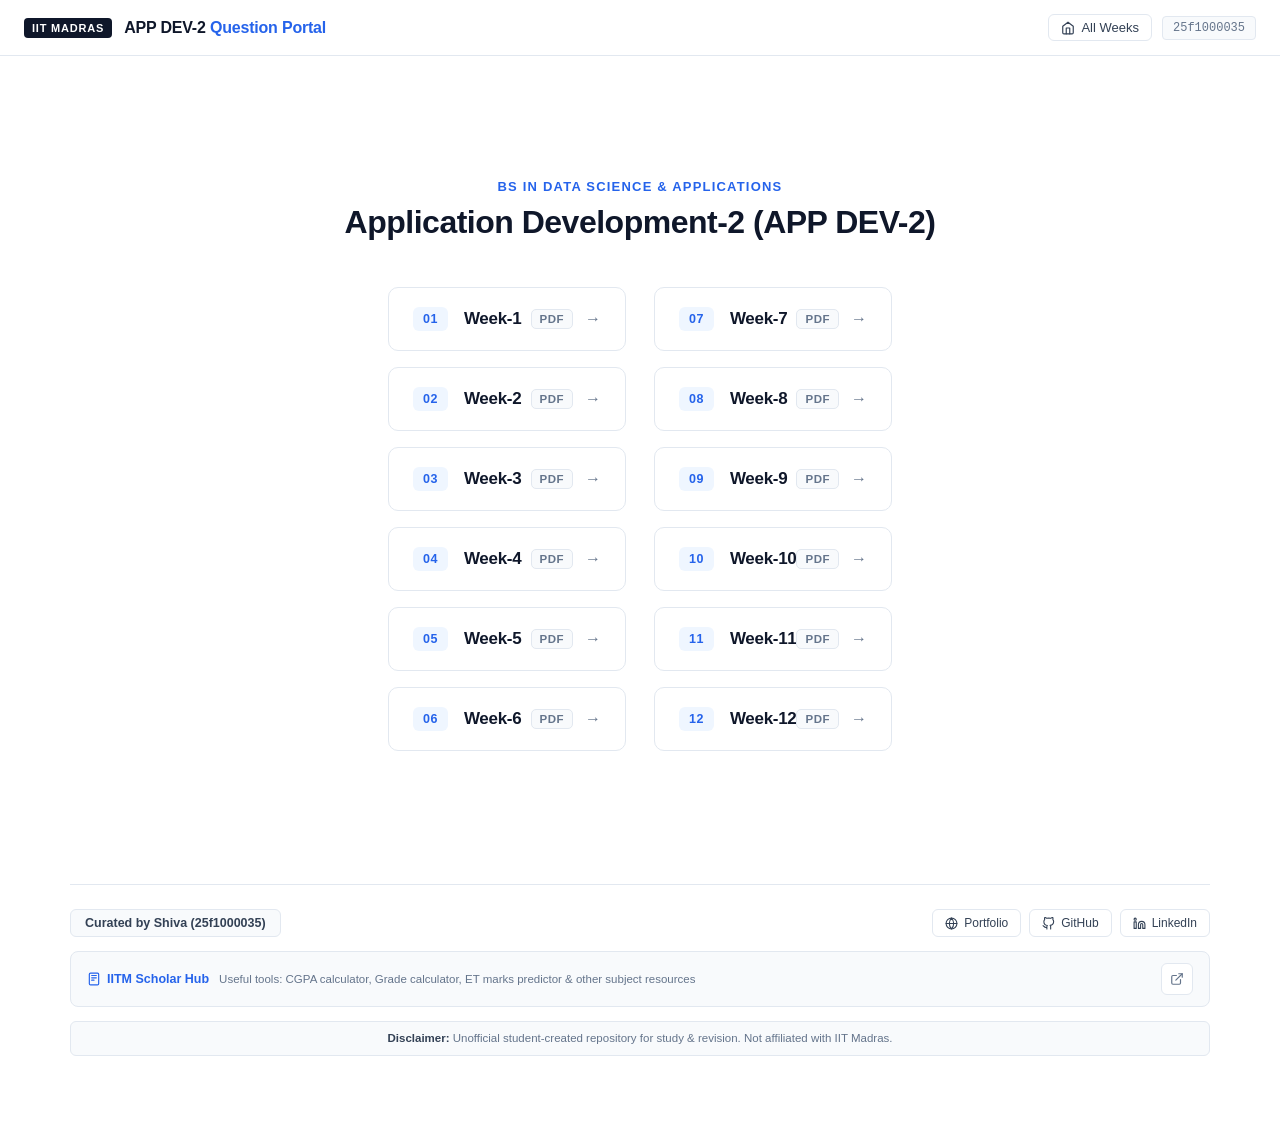
==== index.html @ ac12e7cf "done" ====
<!DOCTYPE html>
<html lang="en">
<head>
  <!-- SEO:HEAD:START -->
  <meta charset="UTF-8">
  <meta name="viewport" content="width=device-width, initial-scale=1.0">
  <title>IITM APP DEV-2 Week Wise Questions &amp; PYQs | IIT Madras BS</title>
  <meta name="description" content="Practice IITM Application Development-2 (APP DEV-2) with week wise questions and PYQ PDFs for Weeks 1–12. Includes answer keys for IIT Madras BS Data Science revision.">
  <meta name="robots" content="index, follow, max-image-preview:large">
  <meta name="author" content="Shiva Yadav">
  <meta name="theme-color" content="#2563eb">
  <link rel="icon" href="assets/favicon.svg" type="image/svg+xml">
  <meta property="og:type" content="website">
  <meta property="og:locale" content="en_IN">
  <meta property="og:site_name" content="IITM APP DEV-2 Question Portal">
  <meta property="og:title" content="IITM APP DEV-2 Week Wise Questions &amp; PYQs | IIT Madras BS">
  <meta property="og:description" content="Practice IITM Application Development-2 (APP DEV-2) with week wise questions and PYQ PDFs for Weeks 1–12. Includes answer keys for IIT Madras BS Data Science revision.">
  <meta property="og:image" content="assets/appdev2-social.svg">
  <meta property="og:image:width" content="1200">
  <meta property="og:image:height" content="630">
  <meta property="og:image:alt" content="IITM APP DEV-2 Week Wise Questions — Application Development-2, Weeks 1–12">
  <meta name="twitter:card" content="summary_large_image">
  <meta name="twitter:title" content="IITM APP DEV-2 Week Wise Questions &amp; PYQs | IIT Madras BS">
  <meta name="twitter:description" content="Practice IITM Application Development-2 (APP DEV-2) with week wise questions and PYQ PDFs for Weeks 1–12. Includes answer keys for IIT Madras BS Data Science revision.">
  <meta name="twitter:image" content="assets/appdev2-social.svg">
  <meta name="twitter:image:alt" content="IITM APP DEV-2 Week Wise Questions — Application Development-2, Weeks 1–12">
  <link rel="stylesheet" href="styles.css">
  <script type="application/ld+json">
{
  "@context": "https://schema.org",
  "@graph": [
    {
      "@type": "WebSite",
      "@id": "#website",
      "url": "",
      "name": "IITM APP DEV-2 Week Wise Questions",
      "alternateName": "Application Development-2 Question Portal",
      "inLanguage": "en"
    },
    {
      "@type": "CollectionPage",
      "@id": "#collection",
      "url": "",
      "name": "IITM APP DEV-2 Week Wise Questions & PYQs | IIT Madras BS",
      "description": "Practice IITM Application Development-2 (APP DEV-2) with week wise questions and PYQ PDFs for Weeks 1–12. Includes answer keys for IIT Madras BS Data Science revision.",
      "isPartOf": {
        "@id": "#website"
      },
      "mainEntity": {
        "@type": "ItemList",
        "numberOfItems": 12,
        "itemListElement": [
          {
            "@type": "ListItem",
            "position": 1,
            "name": "IITM APP DEV-2 Week 1: Basics of JavaScript",
            "url": "week-1.html"
          },
          {
            "@type": "ListItem",
            "position": 2,
            "name": "IITM APP DEV-2 Week 2: Advanced JavaScript",
            "url": "week-2.html"
          },
          {
            "@type": "ListItem",
            "position": 3,
            "name": "IITM APP DEV-2 Week 3: Introduction to Web Frontend",
            "url": "week-3.html"
          },
          {
            "@type": "ListItem",
            "position": 4,
            "name": "IITM APP DEV-2 Week 4: Introduction to VueJS",
            "url": "week-4.html"
          },
          {
            "@type": "ListItem",
            "position": 5,
            "name": "IITM APP DEV-2 Week 5: Vue with APIs",
            "url": "week-5.html"
          },
          {
            "@type": "ListItem",
            "position": 6,
            "name": "IITM APP DEV-2 Week 6: Advanced VueJS",
            "url": "week-6.html"
          },
          {
            "@type": "ListItem",
            "position": 7,
            "name": "IITM APP DEV-2 Week 7: Advanced State Management",
            "url": "week-7.html"
          },
          {
            "@type": "ListItem",
            "position": 8,
            "name": "IITM APP DEV-2 Week 8: Authentication and Designing APIs",
            "url": "week-8.html"
          },
          {
            "@type": "ListItem",
            "position": 9,
            "name": "IITM APP DEV-2 Week 9: Asynchronous Jobs",
            "url": "week-9.html"
          },
          {
            "@type": "ListItem",
            "position": 10,
            "name": "IITM APP DEV-2 Week 10: Inter-Service Messaging and Webhooks",
            "url": "week-10.html"
          },
          {
            "@type": "ListItem",
            "position": 11,
            "name": "IITM APP DEV-2 Week 11: Performance",
            "url": "week-11.html"
          },
          {
            "@type": "ListItem",
            "position": 12,
            "name": "IITM APP DEV-2 Week 12: Project",
            "url": "week-12.html"
          }
        ]
      }
    }
  ]
}
</script>
        <!-- SEO:HEAD:END -->
</head>
<body>
  <a class="skip-link" href="#centerGallery">Skip to week questions</a>

  <!-- Top Navigation Bar -->
  <header class="top-header">
    <div class="brand-section">
      <span class="brand-badge">IIT Madras</span>
      <div class="brand-title">APP DEV-2 <span>Question Portal</span></div>
    </div>

    <div class="header-actions">
      <button id="btnHeaderHome" class="btn-minimal" title="Return to Center Overview">
        <svg width="14" height="14" viewBox="0 0 24 24" fill="none" stroke="currentColor" stroke-width="2" stroke-linecap="round" stroke-linejoin="round">
          <path d="m3 9 9-7 9 7v11a2 2 0 0 1-2 2H5a2 2 0 0 1-2-2z"/>
          <polyline points="9 22 9 12 15 12 15 22"/>
        </svg>
        All Weeks
      </button>
      <span class="student-tag">25f1000035</span>
    </div>
  </header>

  <!-- Main Viewport -->
  <main id="appViewport" class="app-viewport">

    <!-- Mode 1: Central Gallery (open rhga to, mid mein rhega wo slide) -->
    <section id="centerGallery" class="center-gallery-view">
      <div class="gallery-container">
        <!-- Hero wrapper that fills the viewport so footer requires scroll -->
        <div class="gallery-hero">
          <div class="gallery-header">
            <div class="gallery-eyebrow">BS in Data Science & Applications</div>
            <h1 class="gallery-title">Application Development-2 (APP DEV-2)</h1>
          </div>

          <!-- Dynamic Weeks Grid -->
          <div id="weeksGrid" class="weeks-grid">
            <!-- SEO:CARDS:START -->
            <a class="week-card" data-week-id="1" href="week-1.html" aria-label="IITM APP DEV-2 Week 1 questions: Basics of JavaScript">
              <span class="week-card-left"><span class="week-index">01</span><span class="week-label">Week-1</span></span>
              <span class="week-card-right"><span class="card-format-tag">PDF</span><span class="week-open-arrow" aria-hidden="true">→</span></span>
            </a>
            <a class="week-card" data-week-id="2" href="week-2.html" aria-label="IITM APP DEV-2 Week 2 questions: Advanced JavaScript">
              <span class="week-card-left"><span class="week-index">02</span><span class="week-label">Week-2</span></span>
              <span class="week-card-right"><span class="card-format-tag">PDF</span><span class="week-open-arrow" aria-hidden="true">→</span></span>
            </a>
            <a class="week-card" data-week-id="3" href="week-3.html" aria-label="IITM APP DEV-2 Week 3 questions: Introduction to Web Frontend">
              <span class="week-card-left"><span class="week-index">03</span><span class="week-label">Week-3</span></span>
              <span class="week-card-right"><span class="card-format-tag">PDF</span><span class="week-open-arrow" aria-hidden="true">→</span></span>
            </a>
            <a class="week-card" data-week-id="4" href="week-4.html" aria-label="IITM APP DEV-2 Week 4 questions: Introduction to VueJS">
              <span class="week-card-left"><span class="week-index">04</span><span class="week-label">Week-4</span></span>
              <span class="week-card-right"><span class="card-format-tag">PDF</span><span class="week-open-arrow" aria-hidden="true">→</span></span>
            </a>
            <a class="week-card" data-week-id="5" href="week-5.html" aria-label="IITM APP DEV-2 Week 5 questions: Vue with APIs">
              <span class="week-card-left"><span class="week-index">05</span><span class="week-label">Week-5</span></span>
              <span class="week-card-right"><span class="card-format-tag">PDF</span><span class="week-open-arrow" aria-hidden="true">→</span></span>
            </a>
            <a class="week-card" data-week-id="6" href="week-6.html" aria-label="IITM APP DEV-2 Week 6 questions: Advanced VueJS">
              <span class="week-card-left"><span class="week-index">06</span><span class="week-label">Week-6</span></span>
              <span class="week-card-right"><span class="card-format-tag">PDF</span><span class="week-open-arrow" aria-hidden="true">→</span></span>
            </a>
            <a class="week-card" data-week-id="7" href="week-7.html" aria-label="IITM APP DEV-2 Week 7 questions: Advanced State Management">
              <span class="week-card-left"><span class="week-index">07</span><span class="week-label">Week-7</span></span>
              <span class="week-card-right"><span class="card-format-tag">PDF</span><span class="week-open-arrow" aria-hidden="true">→</span></span>
            </a>
            <a class="week-card" data-week-id="8" href="week-8.html" aria-label="IITM APP DEV-2 Week 8 questions: Authentication and Designing APIs">
              <span class="week-card-left"><span class="week-index">08</span><span class="week-label">Week-8</span></span>
              <span class="week-card-right"><span class="card-format-tag">PDF</span><span class="week-open-arrow" aria-hidden="true">→</span></span>
            </a>
            <a class="week-card" data-week-id="9" href="week-9.html" aria-label="IITM APP DEV-2 Week 9 questions: Asynchronous Jobs">
              <span class="week-card-left"><span class="week-index">09</span><span class="week-label">Week-9</span></span>
              <span class="week-card-right"><span class="card-format-tag">PDF</span><span class="week-open-arrow" aria-hidden="true">→</span></span>
            </a>
            <a class="week-card" data-week-id="10" href="week-10.html" aria-label="IITM APP DEV-2 Week 10 questions: Inter-Service Messaging and Webhooks">
              <span class="week-card-left"><span class="week-index">10</span><span class="week-label">Week-10</span></span>
              <span class="week-card-right"><span class="card-format-tag">PDF</span><span class="week-open-arrow" aria-hidden="true">→</span></span>
            </a>
            <a class="week-card" data-week-id="11" href="week-11.html" aria-label="IITM APP DEV-2 Week 11 questions: Performance">
              <span class="week-card-left"><span class="week-index">11</span><span class="week-label">Week-11</span></span>
              <span class="week-card-right"><span class="card-format-tag">PDF</span><span class="week-open-arrow" aria-hidden="true">→</span></span>
            </a>
            <a class="week-card" data-week-id="12" href="week-12.html" aria-label="IITM APP DEV-2 Week 12 questions: Project">
              <span class="week-card-left"><span class="week-index">12</span><span class="week-label">Week-12</span></span>
              <span class="week-card-right"><span class="card-format-tag">PDF</span><span class="week-open-arrow" aria-hidden="true">→</span></span>
            </a>
        <!-- SEO:CARDS:END -->
          </div>
        </div>

        <!-- Footer with Disclaimer & Profile Links -->
        <footer class="gallery-footer">
          <div class="footer-profile-row">
            <span class="footer-author-badge">Curated by Shiva (25f1000035)</span>
            <div class="footer-social-links">
              <a href="https://shiva-yadav-ds.vercel.app/" target="_blank" rel="noopener noreferrer" class="footer-social-btn">
                <svg width="13" height="13" viewBox="0 0 24 24" fill="none" stroke="currentColor" stroke-width="2" stroke-linecap="round" stroke-linejoin="round"><circle cx="12" cy="12" r="10"/><path d="M12 2a14.5 14.5 0 0 0 0 20 14.5 14.5 0 0 0 0-20"/><path d="M2 12h20"/></svg>
                Portfolio
              </a>
              <a href="https://github.com/shiva-yadav-ds" target="_blank" rel="noopener noreferrer" class="footer-social-btn">
                <svg width="13" height="13" viewBox="0 0 24 24" fill="none" stroke="currentColor" stroke-width="2" stroke-linecap="round" stroke-linejoin="round"><path d="M9 19c-5 1.5-5-2.5-7-3m14 6v-3.87a3.37 3.37 0 0 0-.94-2.61c3.14-.35 6.44-1.54 6.44-7A5.44 5.44 0 0 0 20 4.77 5.07 5.07 0 0 0 19.91 1S18.73.65 16 2.48a13.38 13.38 0 0 0-7 0C6.27.65 5.09 1 5.09 1A5.07 5.07 0 0 0 5 4.77a5.44 5.44 0 0 0-1.5 3.78c0 5.42 3.3 6.61 6.44 7A3.37 3.37 0 0 0 9 18.13V22"/></svg>
                GitHub
              </a>
              <a href="https://www.linkedin.com/in/shiva-yadav-4043912b9/" target="_blank" rel="noopener noreferrer" class="footer-social-btn">
                <svg width="13" height="13" viewBox="0 0 24 24" fill="none" stroke="currentColor" stroke-width="2" stroke-linecap="round" stroke-linejoin="round"><path d="M16 8a6 6 0 0 1 6 6v7h-4v-7a2 2 0 0 0-2-2 2 2 0 0 0-2 2v7h-4v-7a6 6 0 0 1 6-6z"/><rect width="4" height="12" x="2" y="9"/><circle cx="4" cy="4" r="2"/></svg>
                LinkedIn
              </a>
            </div>
          </div>

          <!-- Scholar Hub bar with description and square link button -->
          <!-- Whole Scholar Hub bar as clickable link with unified hover -->
          <a href="https://iitm-scholar-hub.vercel.app/" target="_blank" rel="noopener noreferrer" class="footer-scholar-bar" title="Open IITM Scholar Hub">
            <div class="footer-scholar-left">
              <span class="footer-scholar-brand">
                <svg width="14" height="14" viewBox="0 0 24 24" fill="none" stroke="currentColor" stroke-width="2" stroke-linecap="round" stroke-linejoin="round"><rect x="4" y="2" width="16" height="20" rx="2"/><line x1="8" y1="6" x2="16" y2="6"/><line x1="8" y1="10" x2="16" y2="10"/><line x1="8" y1="14" x2="12" y2="14"/></svg>
                IITM Scholar Hub
              </span>
              <span class="footer-scholar-desc">Useful tools: CGPA calculator, Grade calculator, ET marks predictor &amp; other subject resources</span>
            </div>
            <span class="footer-scholar-square-btn">
              <svg width="14" height="14" viewBox="0 0 24 24" fill="none" stroke="currentColor" stroke-width="2" stroke-linecap="round" stroke-linejoin="round">
                <path d="M18 13v6a2 2 0 0 1-2 2H5a2 2 0 0 1-2-2V8a2 2 0 0 1 2-2h6"/>
                <polyline points="15 3 21 3 21 9"/>
                <line x1="10" x2="21" y1="14" y2="3"/>
              </svg>
            </span>
          </a>

          <p class="footer-disclaimer-text">
            <strong>Disclaimer:</strong> Unofficial student-created repository for study &amp; revision. Not affiliated with IIT Madras.
          </p>
        </footer>
      </div>
    </section>

    <!-- Mode 2: Split View (Slide to Left, PDF to Right) -->
    <section id="splitView" class="split-view">

      <!-- Left Drawer / Slide -->
      <aside id="leftDrawer" class="left-drawer">
        
        <!-- Collapsed Rail Elements (visible when collapsed to slim 5-space strip) -->
        <div id="collapsedRailItems" class="collapsed-rail-items">
          <!-- Populated by app.js -->
        </div>

        <!-- Full Drawer Header -->
        <div class="drawer-header">
          <div class="drawer-header-title">
            <svg width="16" height="16" viewBox="0 0 24 24" fill="none" stroke="currentColor" stroke-width="2" stroke-linecap="round" stroke-linejoin="round">
              <rect width="18" height="18" x="3" y="3" rx="2"/>
              <path d="M9 3v18"/>
            </svg>
            <span>Weeks</span>
          </div>
          <div class="drawer-header-actions">
            <button id="btnCollapseDrawer" class="btn-icon" title="Collapse weeks sidebar" aria-label="Collapse weeks sidebar">
              <svg width="17" height="17" viewBox="0 0 24 24" fill="none" stroke="currentColor" stroke-width="2" stroke-linecap="round" stroke-linejoin="round" aria-hidden="true">
                <rect width="18" height="18" x="3" y="3" rx="2"/>
                <path d="M9 3v18"/>
                <path d="m15 9-3 3 3 3"/>
              </svg>
            </button>
          </div>
        </div>

        <!-- Simple Clean Weeks List (no clutter, no question details) -->
        <div class="drawer-content">
          <div id="drawerWeeksList" class="drawer-weeks-list">
            <!-- Populated by app.js: Week-1, Week-2, ..., Week-7 -->
          </div>
        </div>
      </aside>

      <!-- Right Stage: High-Fidelity PDF Viewer -->
      <section id="rightStage" class="right-stage">
        
        <!-- Slim Unified PDF Top Bar -->
        <div class="pdf-toolbar">
          <div class="pdf-info">
            <button id="btnPdfHome" class="btn-minimal" title="Return to All Weeks Overview">
              <svg width="14" height="14" viewBox="0 0 24 24" fill="none" stroke="currentColor" stroke-width="2" stroke-linecap="round" stroke-linejoin="round">
                <path d="m3 9 9-7 9 7v11a2 2 0 0 1-2 2H5a2 2 0 0 1-2-2z"/>
                <polyline points="9 22 9 12 15 12 15 22"/>
              </svg>
              <span>All Weeks</span>
            </button>
            <button id="btnToggleDrawer" class="btn-minimal btn-toggle-drawer" title="Toggle Weeks Sidebar">
              <svg width="15" height="15" viewBox="0 0 24 24" fill="none" stroke="currentColor" stroke-width="2" stroke-linecap="round" stroke-linejoin="round">
                <line x1="3" y1="12" x2="21" y2="12"/>
                <line x1="3" y1="6" x2="21" y2="6"/>
                <line x1="3" y1="18" x2="21" y2="18"/>
              </svg>
              <span>Weeks</span>
            </button>
            <span id="currentWeekTitle" class="pdf-current-title">Week-1</span>
          </div>

          <div class="pdf-controls">
            <button id="btnDownloadPdf" class="btn-minimal" title="Download PDF document">
              <svg width="14" height="14" viewBox="0 0 24 24" fill="none" stroke="currentColor" stroke-width="2" stroke-linecap="round" stroke-linejoin="round">
                <path d="M21 15v4a2 2 0 0 1-2 2H5a2 2 0 0 1-2-2v-4"/>
                <polyline points="7 10 12 15 17 10"/>
                <line x1="12" x2="12" y1="15" y2="3"/>
              </svg>
              <span>Download</span>
            </button>
            <button id="btnNewTabPdf" class="btn-minimal" title="Open PDF in new tab">
              <svg width="14" height="14" viewBox="0 0 24 24" fill="none" stroke="currentColor" stroke-width="2" stroke-linecap="round" stroke-linejoin="round">
                <path d="M18 13v6a2 2 0 0 1-2 2H5a2 2 0 0 1-2-2V8a2 2 0 0 1 2-2h6"/>
                <polyline points="15 3 21 3 21 9"/>
                <line x1="10" x2="21" y1="14" y2="3"/>
              </svg>
              <span>New Tab</span>
            </button>
            <button id="btnFullscreenPdf" class="btn-primary" title="Toggle Fullscreen">
              <svg width="14" height="14" viewBox="0 0 24 24" fill="none" stroke="currentColor" stroke-width="2" stroke-linecap="round" stroke-linejoin="round">
                <path d="M8 3H5a2 2 0 0 0-2 2v3"/>
                <path d="M21 8V5a2 2 0 0 0-2-2h-3"/>
                <path d="M3 16v3a2 2 0 0 0 2 2h3"/>
                <path d="M16 21h3a2 2 0 0 0 2-2v-3"/>
              </svg>
              <span>Fullscreen</span>
            </button>
            <span class="student-tag">25f1000035</span>
          </div>
        </div>

        <!-- PDF Embed Container -->
        <div id="pdfContainer" class="pdf-container">
          <iframe id="pdfFrame" class="pdf-frame" title="IITM APP DEV-2 week question PDF" type="application/pdf"></iframe>
        </div>
      </section>

    </section>

  </main>

  <script src="app.js?v=20261105-1703"></script>
</body>
</html>
---- styles.css ----
/* ==========================================================================
   IIT Madras BS Degree — APP DEV-2 Week-wise Question Portal
   Strict 2-3 Professional Academic Palette:
   - Surface: Pure White (#ffffff) & Subtle Off-White (#f8fafc)
   - Slate Navy / Text: #0f172a, #334155, #64748b
   - Academic Blue Accent: #2563eb, #1d4ed8
   - Borders: #e2e8f0
   ========================================================================== */

:root {
  --bg-main: #ffffff;
  --bg-subtle: #f8fafc;
  --bg-card: #ffffff;
  --border-color: #e2e8f0;
  --border-hover: #cbd5e1;
  
  --text-primary: #0f172a;
  --text-secondary: #334155;
  --text-muted: #64748b;
  
  --accent-blue: #2563eb;
  --accent-blue-hover: #1d4ed8;
  --accent-blue-light: #eff6ff;
  
  --sidebar-width: 220px;
  --rail-width: 48px;
  --header-height: 56px;
  --pdf-toolbar-height: 42px;
  --transition-speed: 0.22s;
  --transition-curve: cubic-bezier(0.4, 0, 0.2, 1);
}

* {
  box-sizing: border-box;
  margin: 0;
  padding: 0;
}

body {
  font-family: -apple-system, BlinkMacSystemFont, "Segoe UI", Roboto, Helvetica, Arial, sans-serif;
  background-color: var(--bg-main);
  color: var(--text-primary);
  min-height: 100vh;
  overflow-x: hidden;
  display: flex;
  flex-direction: column;
}

/* ==========================================================================
   Top Header (Shown in Central Overview; Hidden when PDF is Active)
   ========================================================================== */
.top-header {
  height: var(--header-height);
  background-color: #ffffff;
  border-bottom: 1px solid var(--border-color);
  display: flex;
  align-items: center;
  justify-content: space-between;
  padding: 0 24px;
  z-index: 50;
  flex-shrink: 0;
}

/* Reclaim vertical screen space: when PDF is open, hide main top header */
body.pdf-active .top-header {
  display: none !important;
}

.brand-section {
  display: flex;
  align-items: center;
  gap: 12px;
}

.brand-badge {
  background-color: var(--text-primary);
  color: #ffffff;
  font-size: 11px;
  font-weight: 700;
  letter-spacing: 0.8px;
  padding: 4px 8px;
  border-radius: 4px;
  text-transform: uppercase;
}

.brand-title {
  font-size: 16px;
  font-weight: 600;
  color: var(--text-primary);
  letter-spacing: -0.2px;
}

.brand-title span {
  color: var(--accent-blue);
}

.header-actions {
  display: flex;
  align-items: center;
  gap: 10px;
}

.btn-minimal {
  background-color: transparent;
  color: var(--text-secondary);
  border: 1px solid var(--border-color);
  padding: 5px 12px;
  font-size: 13px;
  font-weight: 500;
  border-radius: 6px;
  cursor: pointer;
  display: inline-flex;
  align-items: center;
  gap: 6px;
  transition: all 0.15s ease;
}

.btn-minimal:hover {
  background-color: var(--bg-subtle);
  border-color: var(--border-hover);
  color: var(--text-primary);
}

.btn-primary {
  background-color: var(--accent-blue);
  color: #ffffff;
  border: 1px solid var(--accent-blue);
  padding: 5px 12px;
  font-size: 13px;
  font-weight: 500;
  border-radius: 6px;
  cursor: pointer;
  display: inline-flex;
  align-items: center;
  gap: 6px;
  transition: all 0.15s ease;
}

.btn-primary:hover {
  background-color: var(--accent-blue-hover);
}

.student-tag {
  font-size: 12px;
  color: var(--text-muted);
  font-family: ui-monospace, SFMono-Regular, Menlo, Monaco, Consolas, monospace;
  background-color: var(--bg-subtle);
  padding: 4px 10px;
  border-radius: 4px;
  border: 1px solid var(--border-color);
}

/* ==========================================================================
   Main Application Viewport
   ========================================================================== */
.app-viewport {
  flex: 1;
  position: relative;
  overflow: visible;
  display: flex;
  background-color: #ffffff;
}

/* ==========================================================================
   Mode 1: Central Gallery View
   ========================================================================== */
.center-gallery-view {
  width: 100%;
  min-height: calc(100vh - var(--header-height));
  overflow: visible;
  padding: 32px 24px 80px;
  display: flex;
  flex-direction: column;
  align-items: center;
  transition: opacity var(--transition-speed) var(--transition-curve);
}

.gallery-container {
  width: 100%;
  max-width: 1140px;
}

.gallery-header {
  text-align: center;
  margin-bottom: 38px;
}

.gallery-eyebrow {
  font-size: 13px;
  font-weight: 700;
  color: var(--accent-blue);
  letter-spacing: 1.2px;
  text-transform: uppercase;
  margin-bottom: 10px;
}

.gallery-title {
  font-size: 32px;
  font-weight: 700;
  color: var(--text-primary);
  margin-bottom: 8px;
  letter-spacing: -0.5px;
}

.gallery-subtitle {
  font-size: 14.5px;
  color: var(--text-muted);
  max-width: 620px;
  margin: 0 auto;
  line-height: 1.5;
}

/* 6 Left, 6 Right List Layout on Desktop - Expanded Width & Height */
.weeks-grid {
  display: grid;
  grid-template-columns: repeat(2, 1fr);
  grid-template-rows: repeat(6, auto);
  grid-auto-flow: column;
  gap: 16px 28px;
  max-width: 1060px;
  margin: 0 auto;
}

.week-card {
  background-color: #ffffff;
  border: 1px solid var(--border-color);
  border-radius: 10px;
  padding: 18px 24px;
  cursor: pointer;
  display: flex;
  flex-direction: row;
  justify-content: space-between;
  align-items: center;
  transition: all 0.18s ease;
  min-height: 64px;
}

.week-card:hover {
  border-color: var(--accent-blue);
  background-color: #f8faff;
  box-shadow: 0 4px 16px rgba(37, 99, 235, 0.09);
  transform: translateY(-1px);
}

.week-card-left {
  display: flex;
  align-items: center;
  gap: 16px;
}

.week-index {
  font-size: 12.5px;
  font-weight: 700;
  color: var(--accent-blue);
  background-color: var(--accent-blue-light);
  padding: 5px 10px;
  border-radius: 6px;
  letter-spacing: 0.5px;
  min-width: 32px;
  text-align: center;
}

.week-label {
  font-size: 17px;
  font-weight: 600;
  color: var(--text-primary);
  letter-spacing: -0.3px;
  transition: color 0.15s ease;
}

.week-card:hover .week-label {
  color: var(--accent-blue);
}

.week-card-right {
  display: flex;
  align-items: center;
  gap: 12px;
}

.card-format-tag {
  font-size: 11.5px;
  font-weight: 600;
  color: var(--text-muted);
  background-color: var(--bg-subtle);
  border: 1px solid var(--border-color);
  padding: 3px 8px;
  border-radius: 5px;
  letter-spacing: 0.5px;
}

.week-open-arrow {
  color: var(--text-muted);
  display: inline-flex;
  align-items: center;
  transition: all 0.18s ease;
}

.week-open-arrow svg {
  width: 17px;
  height: 17px;
}

.week-card:hover .week-open-arrow {
  color: var(--accent-blue);
  transform: translateX(3px);
}

/* Footer & Disclaimer */
.gallery-footer {
  border-top: 1px solid var(--border-color);
  padding-top: 24px;
  margin-top: 32px;
  display: flex;
  flex-direction: column;
  gap: 14px;
}

.footer-profile-row {
  display: flex;
  justify-content: space-between;
  align-items: center;
  flex-wrap: wrap;
  gap: 12px;
}

.footer-author-badge {
  font-size: 12.5px;
  font-weight: 600;
  color: var(--text-secondary);
  background-color: var(--bg-subtle);
  border: 1px solid var(--border-color);
  padding: 6px 14px;
  border-radius: 6px;
}

.footer-social-links {
  display: flex;
  align-items: center;
  gap: 8px;
  flex-wrap: wrap;
}

.footer-social-btn {
  display: inline-flex;
  align-items: center;
  gap: 6px;
  font-size: 12px;
  font-weight: 500;
  color: var(--text-secondary);
  text-decoration: none;
  background-color: #ffffff;
  border: 1px solid var(--border-color);
  padding: 6px 12px;
  border-radius: 6px;
  transition: all 0.15s ease;
}

.footer-social-btn:hover {
  border-color: var(--accent-blue);
  color: var(--accent-blue);
  background-color: var(--accent-blue-light);
}

.footer-disclaimer-text {
  font-size: 11.5px;
  color: var(--text-muted);
  line-height: 1.5;
  background-color: var(--bg-subtle);
  border: 1px solid var(--border-color);
  padding: 8px 14px;
  border-radius: 6px;
  text-align: center;
}

.footer-disclaimer-text strong {
  color: var(--text-secondary);
}

/* ==========================================================================
   Gallery Hero (Full viewport so footer is reached via scroll)
   ========================================================================== */
.gallery-hero {
  min-height: calc(100vh - var(--header-height) - 80px);
  display: flex;
  flex-direction: column;
  justify-content: center;
  padding: 10px 0 20px;
}

/* ==========================================================================
   Footer Scholar Hub Bar (Theme Blue / Slate Palette, No Green)
   ========================================================================== */
.footer-scholar-bar {
  display: flex;
  align-items: center;
  justify-content: space-between;
  flex-wrap: wrap;
  gap: 12px;
  background-color: var(--bg-subtle);
  border: 1px solid var(--border-color);
  border-radius: 8px;
  padding: 11px 16px;
  text-decoration: none;
  cursor: pointer;
  transition: all 0.18s ease;
}

.footer-scholar-bar:hover {
  border-color: var(--accent-blue);
  background-color: #f8faff;
  box-shadow: 0 4px 14px rgba(37, 99, 235, 0.08);
  transform: translateY(-1px);
}

.footer-scholar-left {
  display: flex;
  align-items: center;
  gap: 10px;
  flex-wrap: wrap;
}

.footer-scholar-brand {
  display: inline-flex;
  align-items: center;
  gap: 6px;
  font-size: 12.5px;
  font-weight: 600;
  color: var(--accent-blue);
  transition: color 0.15s ease;
}

.footer-scholar-bar:hover .footer-scholar-brand {
  color: var(--accent-blue-hover);
}

.footer-scholar-desc {
  font-size: 11.5px;
  color: var(--text-muted);
  transition: color 0.15s ease;
}

.footer-scholar-bar:hover .footer-scholar-desc {
  color: var(--text-secondary);
}

.footer-scholar-square-btn {
  display: inline-flex;
  align-items: center;
  justify-content: center;
  width: 32px;
  height: 32px;
  background-color: #ffffff;
  border: 1px solid var(--border-color);
  border-radius: 6px;
  color: var(--text-muted);
  transition: all 0.18s ease;
  flex-shrink: 0;
}

.footer-scholar-bar:hover .footer-scholar-square-btn {
  border-color: var(--accent-blue);
  color: var(--accent-blue);
  background-color: var(--accent-blue-light);
  transform: translate(1px, -1px);
}

/* ==========================================================================
   Mode 2: Split View Mode (Slide to Left, PDF to Right)
   ========================================================================== */
.split-view {
  width: 100%;
  height: 100vh;
  display: none;
  position: fixed;
  top: 0;
  left: 0;
  z-index: 100;
}

.app-viewport.state-split .center-gallery-view {
  display: none;
}

.app-viewport.state-split .split-view {
  display: flex;
}

/* ==========================================================================
   Left Drawer / Sidebar
   ========================================================================== */
.left-drawer {
  width: var(--sidebar-width);
  height: 100%;
  background-color: #ffffff;
  border-right: 1px solid var(--border-color);
  display: flex;
  flex-direction: column;
  position: relative;
  z-index: 20;
  transition: width var(--transition-speed) var(--transition-curve);
  flex-shrink: 0;
}

.drawer-header {
  padding: 0 12px;
  height: var(--pdf-toolbar-height);
  border-bottom: 1px solid var(--border-color);
  display: flex;
  justify-content: space-between;
  align-items: center;
  background-color: var(--bg-subtle);
  flex-shrink: 0;
}

.drawer-header-title {
  font-size: 13px;
  font-weight: 700;
  color: var(--text-primary);
  display: flex;
  align-items: center;
  gap: 6px;
}

.drawer-header-actions {
  display: flex;
  align-items: center;
  gap: 6px;
}

.btn-icon {
  background: #ffffff;
  border: 1px solid var(--border-color);
  color: var(--text-secondary);
  width: 28px;
  height: 28px;
  border-radius: 4px;
  cursor: pointer;
  display: inline-flex;
  align-items: center;
  justify-content: center;
  transition: all 0.15s ease;
}

.btn-icon:hover {
  background-color: #ffffff;
  border-color: var(--border-hover);
  color: var(--text-primary);
}

.drawer-content {
  flex: 1;
  overflow-y: auto;
  padding: 10px;
}

.drawer-weeks-list {
  display: flex;
  flex-direction: column;
  gap: 6px;
}

.week-nav-btn {
  width: 100%;
  text-align: left;
  background-color: #ffffff;
  border: 1px solid var(--border-color);
  border-radius: 6px;
  padding: 9px 12px;
  font-size: 13px;
  font-weight: 600;
  color: var(--text-secondary);
  cursor: pointer;
  display: flex;
  align-items: center;
  justify-content: space-between;
  transition: all 0.15s ease;
}

.week-nav-btn:hover {
  border-color: var(--accent-blue);
  color: var(--accent-blue);
  background-color: var(--accent-blue-light);
}

.week-nav-btn.active {
  background-color: var(--accent-blue);
  color: #ffffff;
  border-color: var(--accent-blue);
}

.week-nav-btn.active .week-nav-arrow {
  color: #ffffff;
}

.week-nav-arrow {
  font-size: 12px;
  color: var(--text-muted);
}

/* ==========================================================================
   Collapsed State (Slim 5-space rail)
   ========================================================================== */
.left-drawer.collapsed {
  width: var(--rail-width);
}

.left-drawer.collapsed .drawer-header,
.left-drawer.collapsed .drawer-content {
  display: none !important;
}

.collapsed-rail-items {
  display: none;
  flex-direction: column;
  align-items: center;
  gap: 6px;
  padding-top: 8px;
  height: 100%;
}

.left-drawer.collapsed .collapsed-rail-items {
  display: flex;
}

.rail-btn {
  width: 34px;
  height: 34px;
  border-radius: 6px;
  border: 1px solid var(--border-color);
  background-color: var(--bg-subtle);
  color: var(--text-secondary);
  font-size: 11.5px;
  font-weight: 700;
  display: flex;
  align-items: center;
  justify-content: center;
  cursor: pointer;
  transition: all 0.15s ease;
}

.rail-btn:hover {
  background-color: #ffffff;
  border-color: var(--accent-blue);
  color: var(--accent-blue);
}

.rail-btn.active {
  background-color: var(--accent-blue);
  color: #ffffff;
  border-color: var(--accent-blue);
}

.rail-divider {
  width: 22px;
  height: 1px;
  background-color: var(--border-color);
  margin: 3px 0;
}

/* ==========================================================================
   Right PDF Viewer Stage (Slim 42px Toolbar, PDF Flush to Top)
   ========================================================================== */
.right-stage {
  flex: 1;
  height: 100%;
  display: flex;
  flex-direction: column;
  background-color: #f1f5f9;
  position: relative;
  overflow: hidden;
}

.pdf-toolbar {
  height: var(--pdf-toolbar-height);
  background-color: #ffffff;
  border-bottom: 1px solid var(--border-color);
  display: flex;
  align-items: center;
  justify-content: space-between;
  padding: 0 14px;
  z-index: 10;
  flex-shrink: 0;
}

.pdf-info {
  display: flex;
  align-items: center;
  gap: 10px;
}

.pdf-current-title {
  font-size: 14px;
  font-weight: 700;
  color: var(--text-primary);
  margin-left: 2px;
}

.pdf-controls {
  display: flex;
  align-items: center;
  gap: 6px;
}

.pdf-toolbar .btn-minimal,
.pdf-toolbar .btn-primary {
  padding: 4px 9px;
  font-size: 12px;
  height: 28px;
}

.pdf-toolbar .student-tag {
  padding: 3px 8px;
  font-size: 11px;
  height: 28px;
  display: inline-flex;
  align-items: center;
}

.pdf-container {
  flex: 1;
  width: 100%;
  height: calc(100% - var(--pdf-toolbar-height));
  position: relative;
  background-color: #525659;
}

.pdf-frame {
  width: 100%;
  height: 100%;
  border: none;
  display: block;
}

/* ==========================================================================
   Responsive Adaptations (Multi-Device)
   ========================================================================== */
@media (max-width: 1024px) {
  .weeks-grid {
    max-width: 800px;
    gap: 10px 18px;
  }
}

@media (max-width: 768px) {
  :root {
    --sidebar-width: 180px;
    --rail-width: 42px;
    --header-height: 50px;
    --pdf-toolbar-height: 40px;
  }

  .top-header {
    padding: 0 14px;
  }

  .brand-title {
    font-size: 14px;
  }

  .student-tag,
  .pdf-toolbar .student-tag {
    display: none !important;
  }

  .weeks-grid {
    grid-template-columns: 1fr;
    grid-template-rows: none;
    grid-auto-flow: row;
    gap: 10px;
    max-width: 100%;
  }

  .week-card {
    padding: 12px 16px;
  }

  .pdf-toolbar {
    padding: 0 8px;
  }

  .pdf-controls .btn-minimal span,
  .pdf-controls .btn-primary span {
    display: none;
  }

  .pdf-controls .btn-minimal,
  .pdf-controls .btn-primary {
    padding: 4px 6px;
  }

  /* Drawer on mobile: floats over content when opened, hidden when collapsed */
  .left-drawer:not(.collapsed) {
    position: absolute;
    top: 0;
    left: 0;
    bottom: 0;
    width: 200px;
    z-index: 40;
    box-shadow: 2px 0 16px rgba(0,0,0,0.15);
  }

  .left-drawer.collapsed {
    position: relative;
    box-shadow: none;
  }
}

@media (max-width: 480px) {
  .center-gallery-view {
    padding: 20px 14px 40px;
  }

  .gallery-title {
    font-size: 20px;
  }

  .gallery-subtitle {
    font-size: 13px;
  }

  .weeks-grid {
    grid-template-columns: 1fr;
    grid-template-rows: none;
    grid-auto-flow: row;
    gap: 8px;
  }

  .week-card {
    padding: 11px 14px;
    min-height: auto;
  }

  .week-label {
    font-size: 14.5px;
  }

  .footer-social-links {
    display: grid;
    grid-template-columns: 1fr 1fr 1fr;
    width: 100%;
  }

  .footer-social-btn {
    padding: 6px 4px;
    font-size: 11px;
    justify-content: center;
  }

  .footer-scholar-bar {
    flex-direction: row;
    justify-content: space-between;
    align-items: center;
    gap: 10px;
    padding: 10px 12px;
  }

  .pdf-info .btn-minimal span {
    display: none;
  }
}

/* Searchable study guides share the portal's typography and color palette. */
a.week-card { color: inherit; text-decoration: none; }
a:focus-visible, button:focus-visible { outline: 3px solid var(--accent-blue); outline-offset: 4px; }
.study-section { max-width: 1060px; margin: 32px auto; line-height: 1.7; }
.study-section h2 { font-size: 22px; letter-spacing: -.3px; margin-bottom: 14px; }
.study-section h3 { font-size: 17px; margin-bottom: 8px; }
.study-section p { color: var(--text-secondary); margin-bottom: 14px; }
.study-section a, .breadcrumbs a, .week-pagination a { color: var(--accent-blue); text-underline-offset: 3px; }
.week-page { width: 100%; max-width: 1060px; margin: 0 auto; padding: 32px 24px 48px; }
.week-page .gallery-header { text-align: left; margin: 26px 0; }
.week-page .gallery-subtitle { max-width: 800px; margin: 0; }
.week-page .study-section { margin: 28px 0; }
.breadcrumbs { color: var(--text-muted); font-size: 14px; }
.resource-meta { margin-top: 16px; color: var(--text-secondary); font-size: 14px; }
.resource-actions { display: flex; flex-wrap: wrap; gap: 12px; margin: 20px 0; }
.resource-actions a, a.btn-minimal { text-decoration: none; }
.revision-list { padding-left: 24px; }
.revision-list li { padding: 5px 0; color: var(--text-secondary); }
.week-pagination { display: flex; justify-content: space-between; flex-wrap: wrap; gap: 16px; padding: 20px 0; border-top: 1px solid var(--border-color); }
.skip-link { position: absolute; left: 16px; top: -80px; padding: 12px; background: white; z-index: 100; }
.skip-link:focus { top: 8px; }
@media (max-width: 768px) {
  .week-page { padding: 24px 18px 36px; }
  .study-section h2 { font-size: 20px; }
  .week-page .gallery-title { font-size: 26px; }
}
.resource-actions a.btn-primary { color: #ffffff; }
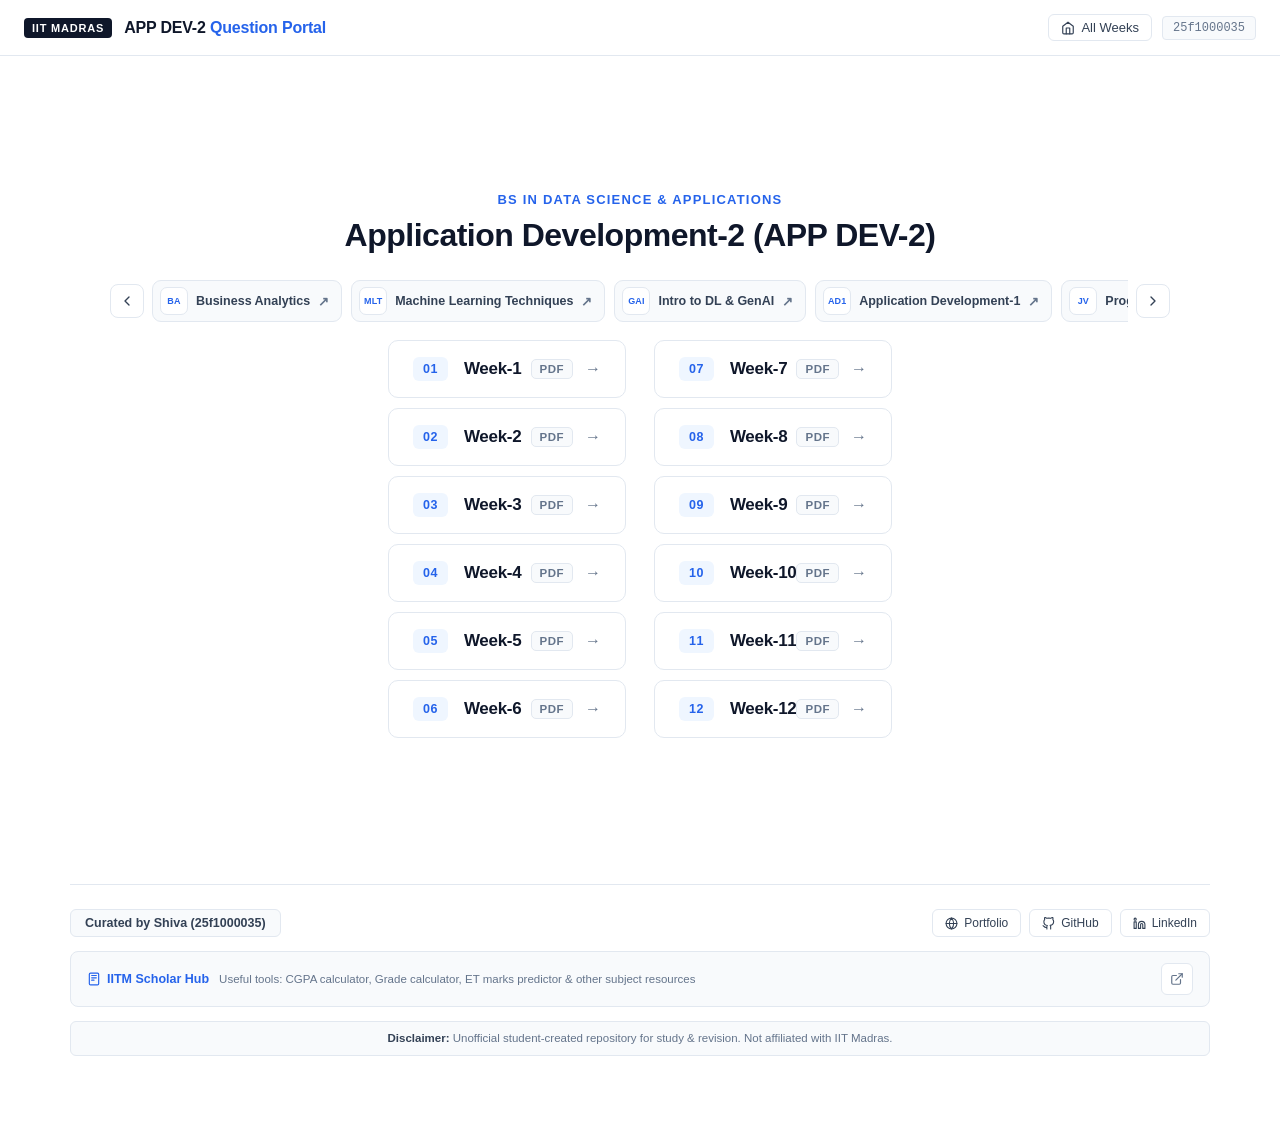
==== commit c59f7f92: "added other  sites link" ====
--- a/index.html
+++ b/index.html
@@ -24,7 +24,7 @@
   <meta name="twitter:description" content="Practice IITM Application Development-2 (APP DEV-2) with week wise questions and PYQ PDFs for Weeks 1–12. Includes answer keys for IIT Madras BS Data Science revision.">
   <meta name="twitter:image" content="assets/appdev2-social.svg">
   <meta name="twitter:image:alt" content="IITM APP DEV-2 Week Wise Questions — Application Development-2, Weeks 1–12">
-  <link rel="stylesheet" href="styles.css">
+  <link rel="stylesheet" href="styles.css?v=subjects-1">
   <script type="application/ld+json">
 {
   "@context": "https://schema.org",
@@ -165,6 +165,32 @@
             <h1 class="gallery-title">Application Development-2 (APP DEV-2)</h1>
           </div>
 
+          <nav class="subject-strip" aria-label="Other weekwise subject portals">
+            <button id="subjectScrollPrev" class="subject-scroll-btn" type="button" aria-label="Show previous subjects" title="Previous subjects">
+              <svg width="16" height="16" viewBox="0 0 24 24" fill="none" stroke="currentColor" stroke-width="2" stroke-linecap="round" stroke-linejoin="round" aria-hidden="true"><path d="m15 18-6-6 6-6"/></svg>
+            </button>
+            <div id="subjectLinks" class="subject-links" tabindex="0" aria-label="Other subjects; scroll horizontally">
+              <a class="subject-link" href="https://shiva-yadav-ds.github.io/WeekWise-BusinessAnalytics-Questions/" target="_blank" rel="noopener noreferrer">
+                <span class="subject-icon" aria-hidden="true">BA</span><span>Business Analytics</span><span class="subject-external" aria-hidden="true">↗</span>
+              </a>
+              <a class="subject-link" href="https://shiva-yadav-ds.github.io/MLT_weekwise_questions" target="_blank" rel="noopener noreferrer">
+                <span class="subject-icon" aria-hidden="true">MLT</span><span>Machine Learning Techniques</span><span class="subject-external" aria-hidden="true">↗</span>
+              </a>
+              <a class="subject-link" href="https://shiva-yadav-ds.github.io/intro-dl-and-genai-WeekWise-Pyq/" target="_blank" rel="noopener noreferrer">
+                <span class="subject-icon" aria-hidden="true">GAI</span><span>Intro to DL &amp; GenAI</span><span class="subject-external" aria-hidden="true">↗</span>
+              </a>
+              <a class="subject-link" href="https://shiva-yadav-ds.github.io/Mad-1-WeekWise-Pyqs/" target="_blank" rel="noopener noreferrer">
+                <span class="subject-icon" aria-hidden="true">AD1</span><span>Application Development-1</span><span class="subject-external" aria-hidden="true">↗</span>
+              </a>
+              <a class="subject-link" href="https://shiva-yadav-ds.github.io/Java-WeekWise-Pyqs/" target="_blank" rel="noopener noreferrer">
+                <span class="subject-icon" aria-hidden="true">JV</span><span>Programming Concepts Using Java</span><span class="subject-external" aria-hidden="true">↗</span>
+              </a>
+            </div>
+            <button id="subjectScrollNext" class="subject-scroll-btn" type="button" aria-label="Show next subjects" title="Next subjects">
+              <svg width="16" height="16" viewBox="0 0 24 24" fill="none" stroke="currentColor" stroke-width="2" stroke-linecap="round" stroke-linejoin="round" aria-hidden="true"><path d="m9 18 6-6-6-6"/></svg>
+            </button>
+          </nav>
+
           <!-- Dynamic Weeks Grid -->
           <div id="weeksGrid" class="weeks-grid">
             <!-- SEO:CARDS:START -->
@@ -369,6 +395,6 @@
 
   </main>
 
-  <script src="app.js?v=20261105-1703"></script>
+  <script src="app.js?v=subjects-1"></script>
 </body>
 </html>
--- a/styles.css
+++ b/styles.css
@@ -182,7 +182,7 @@
 
 .gallery-header {
   text-align: center;
-  margin-bottom: 38px;
+  margin-bottom: 16px;
 }
 
 .gallery-eyebrow {
@@ -216,7 +216,7 @@
   grid-template-columns: repeat(2, 1fr);
   grid-template-rows: repeat(6, auto);
   grid-auto-flow: column;
-  gap: 16px 28px;
+  gap: 10px 28px;
   max-width: 1060px;
   margin: 0 auto;
 }
@@ -225,14 +225,104 @@
   background-color: #ffffff;
   border: 1px solid var(--border-color);
   border-radius: 10px;
-  padding: 18px 24px;
+  padding: 14px 24px;
   cursor: pointer;
   display: flex;
   flex-direction: row;
   justify-content: space-between;
   align-items: center;
   transition: all 0.18s ease;
-  min-height: 64px;
+  min-height: 58px;
+}
+
+/* Compact cross-subject carousel inside the hero. */
+.subject-strip {
+  width: min(1060px, 100%);
+  margin: 0 auto 16px;
+  display: grid;
+  grid-template-columns: 34px minmax(0, 1fr) 34px;
+  align-items: center;
+  gap: 8px;
+}
+
+.subject-links {
+  display: flex;
+  gap: 9px;
+  overflow-x: auto;
+  scroll-behavior: smooth;
+  scroll-snap-type: x proximity;
+  scrollbar-width: none;
+  overscroll-behavior-inline: contain;
+  padding: 2px;
+}
+
+.subject-links::-webkit-scrollbar {
+  display: none;
+}
+
+.subject-link {
+  flex: 0 0 auto;
+  min-width: max-content;
+  height: 42px;
+  padding: 0 12px 0 7px;
+  display: inline-flex;
+  align-items: center;
+  gap: 8px;
+  border: 1px solid var(--border-color);
+  border-radius: 9px;
+  color: var(--text-secondary);
+  background: var(--bg-subtle);
+  font-size: 12.5px;
+  font-weight: 600;
+  text-decoration: none;
+  scroll-snap-align: start;
+  transition: border-color .16s ease, color .16s ease, background-color .16s ease;
+}
+
+.subject-link:hover {
+  border-color: var(--accent-blue);
+  color: var(--accent-blue-hover);
+  background: var(--accent-blue-light);
+}
+
+.subject-icon {
+  width: 28px;
+  height: 28px;
+  display: inline-flex;
+  align-items: center;
+  justify-content: center;
+  border-radius: 7px;
+  background: #ffffff;
+  border: 1px solid var(--border-color);
+  color: var(--accent-blue);
+  font-size: 9px;
+  font-weight: 800;
+  letter-spacing: .2px;
+}
+
+.subject-external {
+  color: var(--text-muted);
+  font-size: 13px;
+}
+
+.subject-scroll-btn {
+  width: 34px;
+  height: 34px;
+  display: inline-flex;
+  align-items: center;
+  justify-content: center;
+  border: 1px solid var(--border-color);
+  border-radius: 8px;
+  background: #ffffff;
+  color: var(--text-secondary);
+  cursor: pointer;
+  transition: border-color .16s ease, color .16s ease, background-color .16s ease;
+}
+
+.subject-scroll-btn:hover {
+  border-color: var(--accent-blue);
+  color: var(--accent-blue);
+  background: var(--accent-blue-light);
 }
 
 .week-card:hover {
@@ -771,6 +861,10 @@
     max-width: 100%;
   }
 
+  .subject-strip {
+    margin-bottom: 12px;
+  }
+
   .week-card {
     padding: 12px 16px;
   }
@@ -813,6 +907,25 @@
 
   .gallery-title {
     font-size: 20px;
+  }
+
+  .gallery-header {
+    margin-bottom: 12px;
+  }
+
+  .subject-strip {
+    grid-template-columns: 30px minmax(0, 1fr) 30px;
+    gap: 5px;
+  }
+
+  .subject-scroll-btn {
+    width: 30px;
+    height: 34px;
+  }
+
+  .subject-link {
+    height: 38px;
+    font-size: 11.5px;
   }
 
   .gallery-subtitle {
